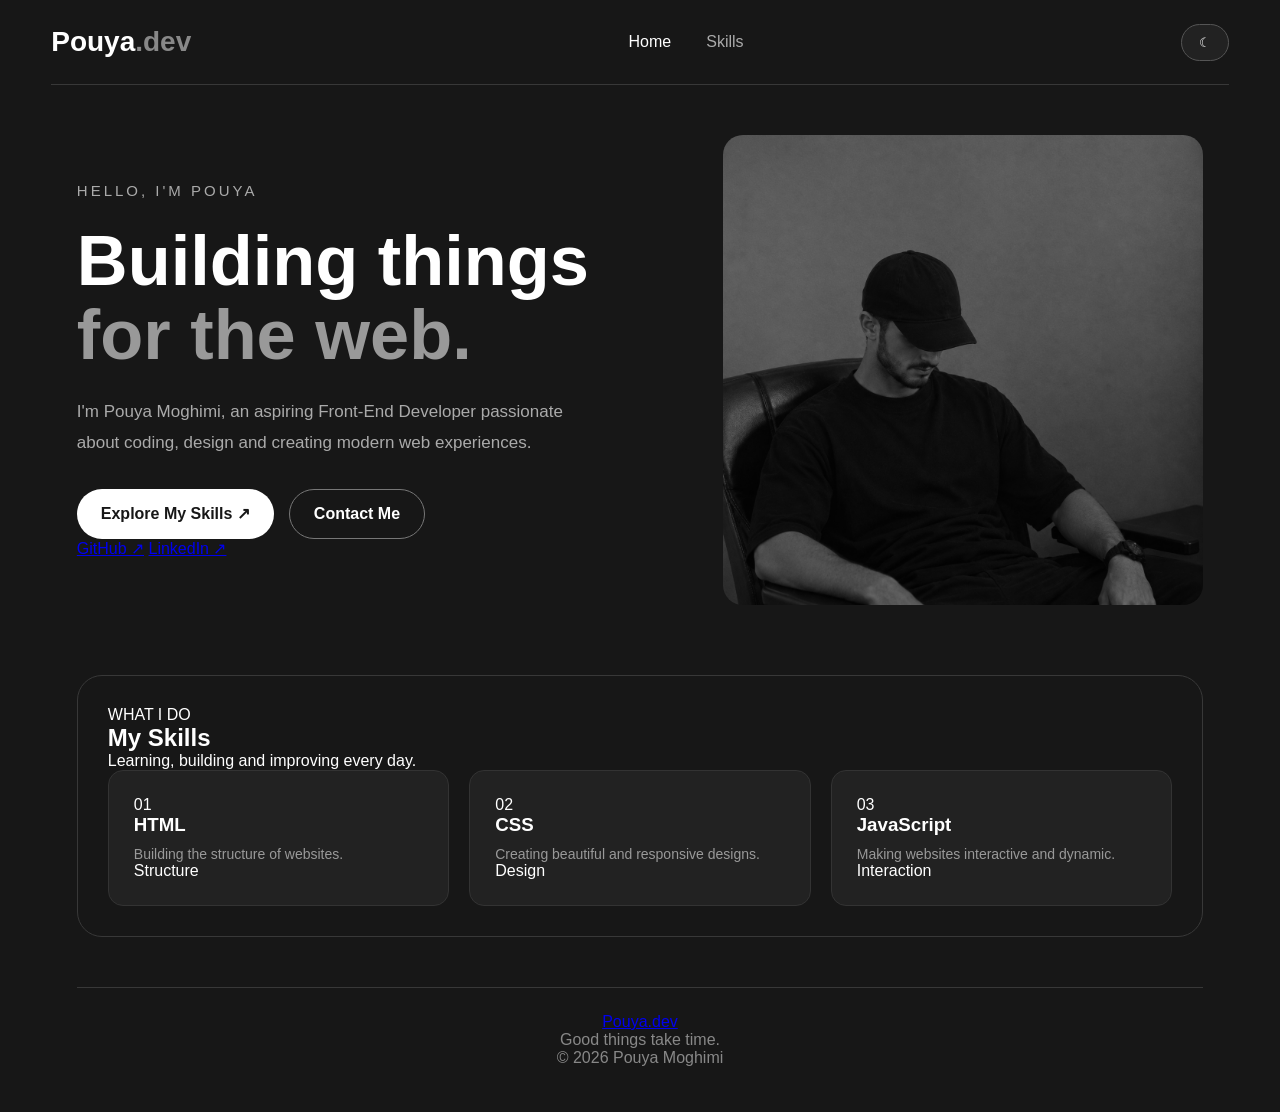
==== index.html @ 5954b89b "Update index.html" ====
<!DOCTYPE html>
<html lang="en">

<head>
    <meta charset="UTF-8">
    <meta name="viewport" content="width=device-width, initial-scale=1.0">

    <meta name="description"
        content="Pouya Moghimi - Aspiring Front-End Developer. Explore my skills and web development journey.">

    <meta name="author" content="Pouya Moghimi">

    <title>Pouya Moghimi | Front-End Developer</title>

    <link rel="stylesheet" href="css.css">
</head>

<body>

    <!-- Header -->
    <header class="header">

        <a href="#" class="logo">
            Pouya<span>.dev</span>
        </a>

        <nav class="navbar">
            <a href="#" class="active">Home</a>
            <a href="#skills">Skills</a>
        </nav>

        <button class="theme-btn" id="themeBtn" aria-label="Toggle theme">
            ☾
        </button>

    </header>


    <!-- Main -->
    <main>

        <!-- Hero Section -->
        <section class="hero">

            <div class="hero-content">

                <p class="subtitle">
                    HELLO, I'M POUYA
                </p>

                <h1>
                    Building things
                    <span>for the web.</span>
                </h1>

                <p class="description">
                    I'm Pouya Moghimi, an aspiring Front-End Developer
                    passionate about coding, design and creating
                    modern web experiences.
                </p>

                <div class="hero-buttons">

                    <a href="#skills" class="btn primary-btn">
                        Explore My Skills <span>↗</span>
                    </a>

                    <a href="mailto:your-email@example.com" class="btn secondary-btn">
                        Contact Me
                    </a>

                </div>

                <div class="social-links">
                    <a href="https://github.com/" target="_blank" rel="noopener noreferrer">GitHub ↗</a>
                    <a href="https://linkedin.com/" target="_blank" rel="noopener noreferrer">LinkedIn ↗</a>
                </div>

            </div>


            <!-- Profile Image -->
            <div class="hero-image">

                <img
                    src="ChatGPT%20Image%20Sep%2024,%202026,%2006_29_55%20PM.png"
                    alt="Pouya Moghimi"
                >

                <div class="image-label">
                    <span>POUYA MOGHIMI</span>
                    <span>FRONT-END DEVELOPER</span>
                </div>

            </div>

        </section>


        <!-- Skills Section -->
        <section class="skills" id="skills">

            <div class="section-heading">

                <div>
                    <p class="section-subtitle">WHAT I DO</p>
                    <h2>My Skills</h2>
                </div>

                <p class="section-description">
                    Learning, building and improving every day.
                </p>

            </div>


            <div class="skills-container">

                <div class="skill-card">
                    <span class="skill-number">01</span>
                    <h3>HTML</h3>
                    <p>Building the structure of websites.</p>
                    <span class="skill-tag">Structure</span>
                </div>

                <div class="skill-card">
                    <span class="skill-number">02</span>
                    <h3>CSS</h3>
                    <p>Creating beautiful and responsive designs.</p>
                    <span class="skill-tag">Design</span>
                </div>

                <div class="skill-card">
                    <span class="skill-number">03</span>
                    <h3>JavaScript</h3>
                    <p>Making websites interactive and dynamic.</p>
                    <span class="skill-tag">Interaction</span>
                </div>

            </div>

        </section>

    </main>


    <!-- Footer -->
    <footer class="footer">

        <a href="#" class="footer-logo">Pouya.dev</a>

        <p>Good things take time.</p>

        <span>© 2026 Pouya Moghimi</span>

    </footer>


    <!-- JavaScript -->
    <script>

        const themeBtn = document.getElementById("themeBtn");

        themeBtn.addEventListener("click", function () {

            document.body.classList.toggle("light-mode");

            if (document.body.classList.contains("light-mode")) {
                themeBtn.textContent = "☀";
            } else {
                themeBtn.textContent = "☾";
            }

        });

    </script>

</body>
</html>
---- css.css ----
/* General */

* {
    margin: 0;
    padding: 0;
    box-sizing: border-box;
}

html {
    scroll-behavior: smooth;
}

body {
    background: #171717;
    color: #ffffff;
    font-family: Arial, sans-serif;
}

/* Header */

.header {
    width: 92%;
    margin: auto;
    min-height: 85px;

    display: flex;
    align-items: center;
    justify-content: space-between;

    border-bottom: 1px solid #383838;
}

.logo {
    color: #ffffff;
    font-size: 28px;
    font-weight: bold;
    text-decoration: none;
}

.logo span {
    color: #888888;
}

.navbar {
    display: flex;
    gap: 35px;
}

.navbar a {
    color: #aaaaaa;
    text-decoration: none;
    transition: 0.3s;
}

.navbar a:hover,
.navbar a.active {
    color: #ffffff;
}

.theme-btn {
    background: #222222;
    color: white;
    border: 1px solid #555555;
    border-radius: 30px;
    padding: 10px 17px;
    cursor: pointer;
}

/* Hero */

.hero {
    width: 88%;
    min-height: 570px;
    margin: auto;

    display: flex;
    align-items: center;
    justify-content: space-between;
    gap: 40px;

    padding: 50px 0;
}

.hero-content {
    flex: 1;
    max-width: 570px;
}

.subtitle {
    color: #aaaaaa;
    font-size: 15px;
    letter-spacing: 3px;
    margin-bottom: 25px;
}

.hero h1 {
    font-size: clamp(42px, 5.5vw, 76px);
    line-height: 1.05;
    margin-bottom: 25px;
}

.hero h1 span {
    display: block;
    color: #999999;
}

.description {
    color: #aaaaaa;
    font-size: 17px;
    line-height: 1.8;
    max-width: 500px;
    margin-bottom: 30px;
}

/* Buttons */

.hero-buttons {
    display: flex;
    flex-wrap: wrap;
    gap: 15px;
}

.btn {
    display: inline-block;
    padding: 15px 24px;
    border-radius: 30px;
    text-decoration: none;
    font-weight: bold;
    transition: 0.3s;
}

.primary-btn {
    background: #ffffff;
    color: #171717;
}

.primary-btn:hover {
    background: #cccccc;
    transform: translateY(-3px);
}

.secondary-btn {
    border: 1px solid #777777;
    color: #ffffff;
}

.secondary-btn:hover {
    background: #ffffff;
    color: #171717;
}

/* Profile Image */

.hero-image {
    flex: 1;
    max-width: 480px;
    height: 470px;
    overflow: hidden;
    border-radius: 20px;
}

.hero-image img {
    width: 100%;
    height: 100%;
    object-fit: cover;
    filter: grayscale(100%);
    transition: 0.5s;
}

.hero-image img:hover {
    filter: grayscale(0%);
    transform: scale(1.04);
}

/* Skills */

.skills {
    width: 88%;
    margin: 20px auto 50px;
    padding: 30px;
    border: 1px solid #383838;
    border-radius: 25px;
}

.section-title {
    display: flex;
    align-items: center;
    justify-content: space-between;
    margin-bottom: 25px;
}

.section-title h2 {
    font-size: 28px;
}

.section-title p {
    color: #999999;
}

.skills-container {
    display: grid;
    grid-template-columns: repeat(3, 1fr);
    gap: 20px;
}

.skill-card {
    background: #222222;
    padding: 25px;
    border: 1px solid #333333;
    border-radius: 15px;
    transition: 0.3s;
}

.skill-card:hover {
    background: #2d2d2d;
    transform: translateY(-5px);
}

.skill-card h3 {
    margin-bottom: 10px;
}

.skill-card p {
    color: #999999;
    font-size: 14px;
}

/* Footer */

footer {
    width: 88%;
    margin: 40px auto 20px;
    padding: 25px 0;
    border-top: 1px solid #383838;
    text-align: center;
    color: #888888;
}

/* Mobile */

@media (max-width: 768px) {

    .header {
        width: 90%;
        min-height: 75px;
    }

    .logo {
        font-size: 22px;
    }

    .navbar {
        gap: 15px;
    }

    .hero {
        width: 90%;
        flex-direction: column-reverse;
        padding: 35px 0;
        gap: 30px;
    }

    .hero-image {
        width: 100%;
        max-width: 400px;
        height: 380px;
    }

    .hero-content {
        width: 100%;
    }

    .hero h1 {
        font-size: 45px;
    }

    .skills {
        width: 90%;
        padding: 20px;
    }

    .skills-container {
        grid-template-columns: 1fr;
    }

    .section-title {
        align-items: flex-start;
        flex-direction: column;
        gap: 10px;
    }
}

@media (max-width: 400px) {
    .navbar {
        gap: 10px;
    }

    .navbar a {
        font-size: 13px;
    }

    .theme-btn {
        padding: 8px 11px;
    }
}
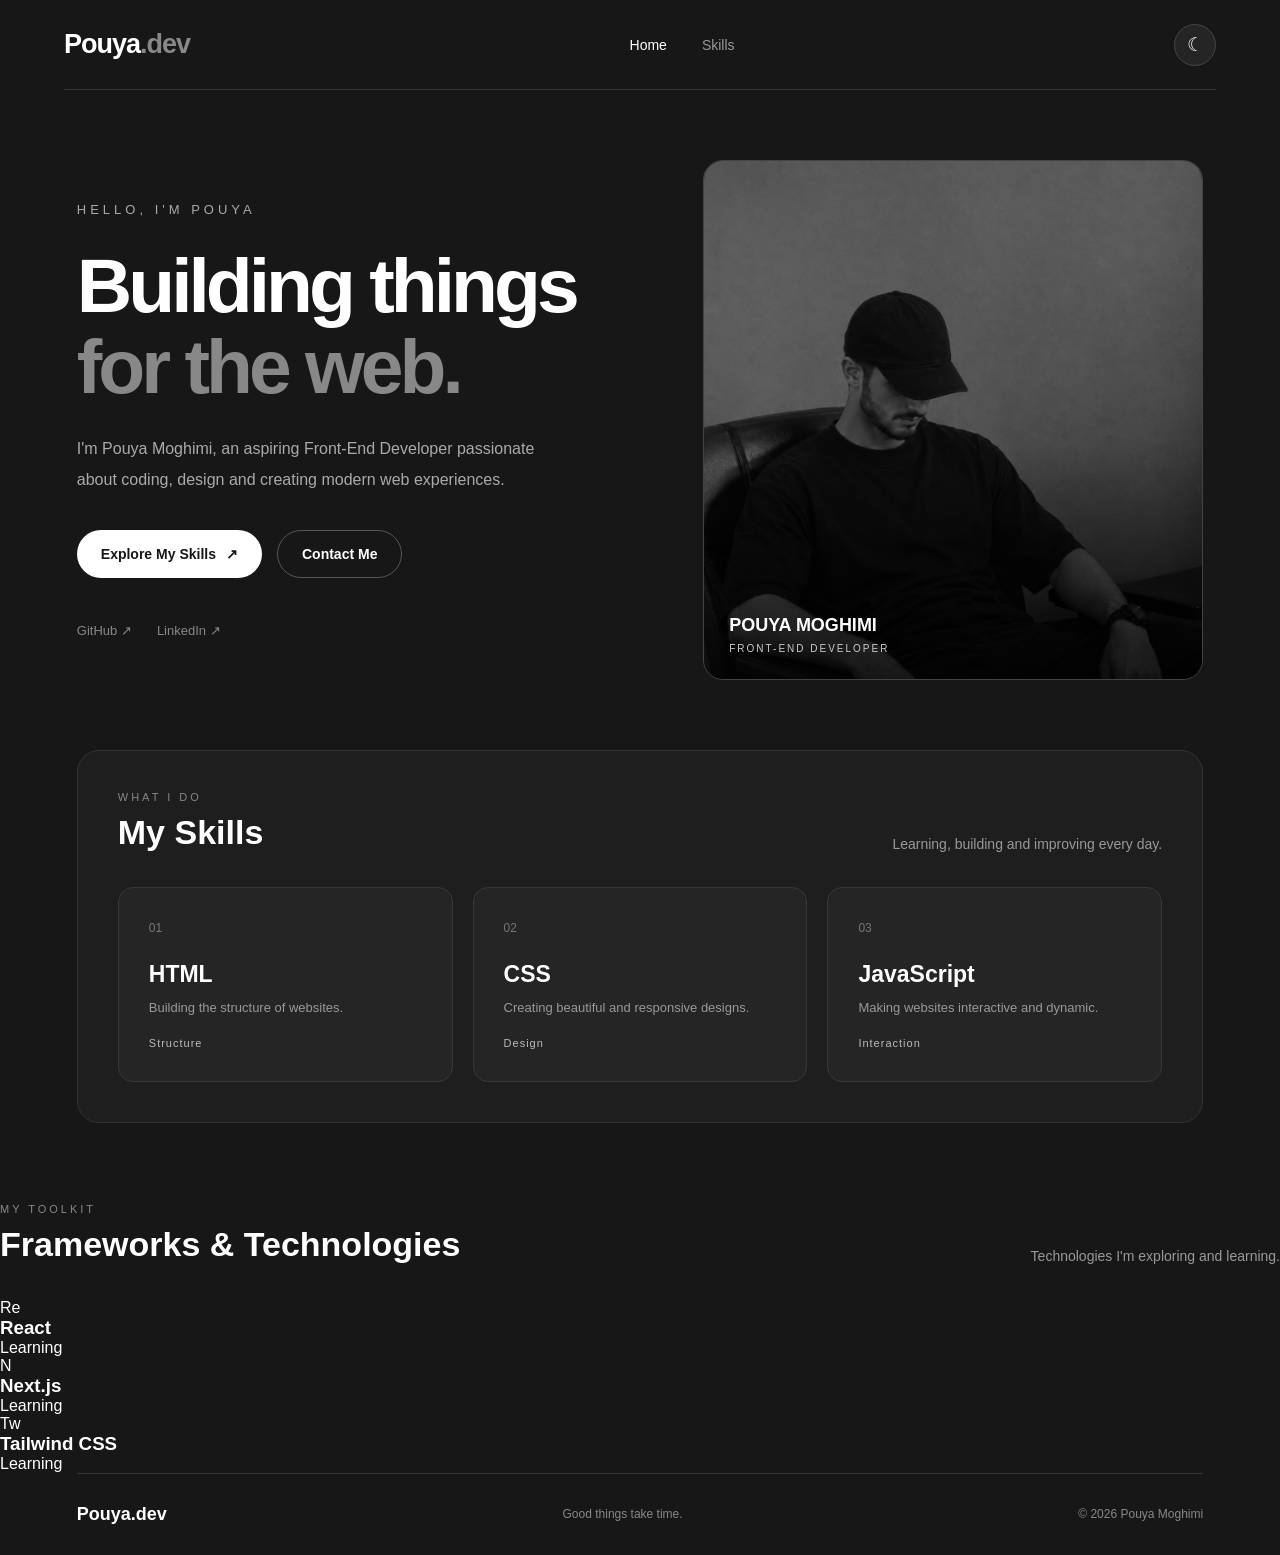
==== commit 18398a6c: "Update index.html" ====
--- a/index.html
+++ b/index.html
@@ -143,6 +143,46 @@
         </section>
 
     </main>
+    
+<!-- Frameworks Section -->
+
+<section class="frameworks" id="frameworks">
+
+    <div class="section-heading">
+        <div>
+            <p class="section-subtitle">MY TOOLKIT</p>
+            <h2>Frameworks & Technologies</h2>
+        </div>
+
+        <p class="section-description">
+            Technologies I'm exploring and learning.
+        </p>
+    </div>
+
+    <div class="frameworks-container">
+
+        <div class="framework-card">
+            <span class="framework-icon">Re</span>
+            <h3>React</h3>
+            <p>Learning</p>
+        </div>
+
+        <div class="framework-card">
+            <span class="framework-icon">N</span>
+            <h3>Next.js</h3>
+            <p>Learning</p>
+        </div>
+
+        <div class="framework-card">
+            <span class="framework-icon">Tw</span>
+            <h3>Tailwind CSS</h3>
+            <p>Learning</p>
+        </div>
+
+    </div>
+
+</section>
+
 
 
     <!-- Footer -->
--- a/css.css
+++ b/css.css
@@ -1,5 +1,7 @@
 
-/* General */
+/* =========================
+   GENERAL SETTINGS
+========================= */
 
 * {
     margin: 0;
@@ -15,27 +17,36 @@
     background: #171717;
     color: #ffffff;
     font-family: Arial, sans-serif;
-}
-
-/* Header */
+    transition: 0.3s;
+}
+
+a {
+    text-decoration: none;
+    color: inherit;
+}
+
+
+/* =========================
+   HEADER
+========================= */
 
 .header {
-    width: 92%;
+    width: 90%;
+    max-width: 1400px;
+    min-height: 90px;
     margin: auto;
-    min-height: 85px;
 
     display: flex;
     align-items: center;
     justify-content: space-between;
 
-    border-bottom: 1px solid #383838;
+    border-bottom: 1px solid #333333;
 }
 
 .logo {
-    color: #ffffff;
-    font-size: 28px;
+    font-size: 27px;
     font-weight: bold;
-    text-decoration: none;
+    letter-spacing: -1px;
 }
 
 .logo span {
@@ -48,8 +59,8 @@
 }
 
 .navbar a {
-    color: #aaaaaa;
-    text-decoration: none;
+    color: #999999;
+    font-size: 14px;
     transition: 0.3s;
 }
 
@@ -59,61 +70,79 @@
 }
 
 .theme-btn {
-    background: #222222;
-    color: white;
-    border: 1px solid #555555;
-    border-radius: 30px;
-    padding: 10px 17px;
+    background: #252525;
+    color: #ffffff;
+    border: 1px solid #444444;
+    border-radius: 50%;
+    width: 42px;
+    height: 42px;
+    font-size: 19px;
     cursor: pointer;
-}
-
-/* Hero */
+    transition: 0.3s;
+}
+
+.theme-btn:hover {
+    background: #ffffff;
+    color: #171717;
+}
+
+
+/* =========================
+   HERO SECTION
+========================= */
 
 .hero {
     width: 88%;
-    min-height: 570px;
+    max-width: 1300px;
+    min-height: 650px;
     margin: auto;
 
     display: flex;
     align-items: center;
     justify-content: space-between;
-    gap: 40px;
-
-    padding: 50px 0;
+    gap: 60px;
+
+    padding: 70px 0;
 }
 
 .hero-content {
     flex: 1;
-    max-width: 570px;
+    max-width: 600px;
+
+    animation: slideUp 0.8s ease;
 }
 
 .subtitle {
     color: #aaaaaa;
-    font-size: 15px;
-    letter-spacing: 3px;
-    margin-bottom: 25px;
+    font-size: 13px;
+    letter-spacing: 4px;
+    margin-bottom: 28px;
 }
 
 .hero h1 {
-    font-size: clamp(42px, 5.5vw, 76px);
+    font-size: clamp(48px, 6vw, 82px);
     line-height: 1.05;
-    margin-bottom: 25px;
+    letter-spacing: -4px;
+    margin-bottom: 28px;
 }
 
 .hero h1 span {
     display: block;
-    color: #999999;
+    color: #888888;
 }
 
 .description {
+    max-width: 500px;
     color: #aaaaaa;
-    font-size: 17px;
-    line-height: 1.8;
-    max-width: 500px;
-    margin-bottom: 30px;
-}
-
-/* Buttons */
+    font-size: 16px;
+    line-height: 1.9;
+    margin-bottom: 35px;
+}
+
+
+/* =========================
+   BUTTONS
+========================= */
 
 .hero-buttons {
     display: flex;
@@ -122,11 +151,16 @@
 }
 
 .btn {
-    display: inline-block;
+    display: inline-flex;
+    align-items: center;
+    gap: 10px;
+
     padding: 15px 24px;
     border-radius: 30px;
-    text-decoration: none;
+
+    font-size: 14px;
     font-weight: bold;
+
     transition: 0.3s;
 }
 
@@ -137,11 +171,11 @@
 
 .primary-btn:hover {
     background: #cccccc;
-    transform: translateY(-3px);
+    transform: translateY(-4px);
 }
 
 .secondary-btn {
-    border: 1px solid #777777;
+    border: 1px solid #555555;
     color: #ffffff;
 }
 
@@ -150,52 +184,136 @@
     color: #171717;
 }
 
-/* Profile Image */
+
+/* =========================
+   SOCIAL LINKS
+========================= */
+
+.social-links {
+    display: flex;
+    gap: 25px;
+    margin-top: 45px;
+}
+
+.social-links a {
+    color: #888888;
+    font-size: 13px;
+    transition: 0.3s;
+}
+
+.social-links a:hover {
+    color: #ffffff;
+}
+
+
+/* =========================
+   PROFILE IMAGE
+========================= */
 
 .hero-image {
     flex: 1;
-    max-width: 480px;
-    height: 470px;
+    max-width: 500px;
+    height: 520px;
+
+    position: relative;
     overflow: hidden;
+
     border-radius: 20px;
+    border: 1px solid #444444;
+
+    animation: fadeIn 1s ease;
+}
+
+.hero-image::after {
+    content: "";
+    position: absolute;
+    inset: 0;
+
+    background: linear-gradient(
+        to top,
+        rgba(0, 0, 0, 0.75),
+        transparent 45%
+    );
 }
 
 .hero-image img {
     width: 100%;
     height: 100%;
     object-fit: cover;
+    object-position: center;
+
     filter: grayscale(100%);
-    transition: 0.5s;
-}
-
-.hero-image img:hover {
+    transition: 0.6s;
+}
+
+.hero-image:hover img {
     filter: grayscale(0%);
-    transform: scale(1.04);
-}
-
-/* Skills */
+    transform: scale(1.05);
+}
+
+.image-label {
+    position: absolute;
+    z-index: 2;
+    bottom: 25px;
+    left: 25px;
+
+    display: flex;
+    flex-direction: column;
+    gap: 7px;
+}
+
+.image-label span:first-child {
+    color: #ffffff;
+    font-size: 18px;
+    font-weight: bold;
+}
+
+.image-label span:last-child {
+    color: #cccccc;
+    font-size: 10px;
+    letter-spacing: 2px;
+}
+
+
+/* =========================
+   SKILLS SECTION
+========================= */
 
 .skills {
     width: 88%;
-    margin: 20px auto 50px;
-    padding: 30px;
-    border: 1px solid #383838;
-    border-radius: 25px;
-}
-
-.section-title {
-    display: flex;
-    align-items: center;
+    max-width: 1300px;
+    margin: 0 auto 80px;
+
+    padding: 40px;
+
+    background: #1e1e1e;
+    border: 1px solid #333333;
+    border-radius: 22px;
+}
+
+.section-heading {
+    display: flex;
+    align-items: end;
     justify-content: space-between;
-    margin-bottom: 25px;
-}
-
-.section-title h2 {
-    font-size: 28px;
-}
-
-.section-title p {
+    gap: 20px;
+
+    margin-bottom: 35px;
+}
+
+.section-subtitle {
+    color: #888888;
+    font-size: 11px;
+    letter-spacing: 3px;
+    margin-bottom: 10px;
+}
+
+.section-heading h2 {
+    font-size: 34px;
+}
+
+.section-description {
     color: #999999;
+    font-size: 14px;
 }
 
 .skills-container {
@@ -205,102 +323,297 @@
 }
 
 .skill-card {
-    background: #222222;
-    padding: 25px;
-    border: 1px solid #333333;
+    position: relative;
+
+    padding: 30px;
+    min-height: 190px;
+
+    background: #252525;
+    border: 1px solid #383838;
     border-radius: 15px;
+
     transition: 0.3s;
 }
 
 .skill-card:hover {
-    background: #2d2d2d;
-    transform: translateY(-5px);
+    background: #303030;
+    transform: translateY(-6px);
+    border-color: #777777;
+}
+
+.skill-number {
+    color: #777777;
+    font-size: 12px;
 }
 
 .skill-card h3 {
+    margin-top: 25px;
     margin-bottom: 10px;
+    font-size: 23px;
 }
 
 .skill-card p {
     color: #999999;
-    font-size: 14px;
-}
-
-/* Footer */
-
-footer {
+    font-size: 13px;
+    line-height: 1.6;
+}
+
+.skill-tag {
+    display: inline-block;
+    margin-top: 18px;
+
+    color: #bbbbbb;
+    font-size: 11px;
+    letter-spacing: 1px;
+}
+
+
+/* =========================
+   FOOTER
+========================= */
+
+.footer {
     width: 88%;
-    margin: 40px auto 20px;
-    padding: 25px 0;
-    border-top: 1px solid #383838;
-    text-align: center;
+    max-width: 1300px;
+    margin: auto;
+
+    padding: 30px 0;
+
+    display: flex;
+    justify-content: space-between;
+    align-items: center;
+    flex-wrap: wrap;
+    gap: 15px;
+
+    border-top: 1px solid #333333;
+}
+
+.footer-logo {
+    font-weight: bold;
+    font-size: 18px;
+}
+
+.footer p,
+.footer span {
     color: #888888;
-}
-
-/* Mobile */
+    font-size: 12px;
+}
+
+
+/* =========================
+   LIGHT MODE
+========================= */
+
+body.light-mode {
+    background: #f2f2f2;
+    color: #171717;
+}
+
+.light-mode .header,
+.light-mode .footer {
+    border-color: #cccccc;
+}
+
+.light-mode .navbar a,
+.light-mode .description,
+.light-mode .social-links a {
+    color: #666666;
+}
+
+.light-mode .navbar a:hover,
+.light-mode .navbar a.active,
+.light-mode .social-links a:hover {
+    color: #171717;
+}
+
+.light-mode .hero h1 span {
+    color: #777777;
+}
+
+.light-mode .skills {
+    background: #e8e8e8;
+    border-color: #cccccc;
+}
+
+.light-mode .skill-card {
+    background: #ffffff;
+    border-color: #dddddd;
+}
+
+.light-mode .skill-card:hover {
+    background: #eeeeee;
+}
+
+.light-mode .skill-card p,
+.light-mode .section-description,
+.light-mode .footer p,
+.light-mode .footer span {
+    color: #666666;
+}
+
+.light-mode .theme-btn {
+    background: #ffffff;
+    color: #171717;
+    border-color: #cccccc;
+}
+
+.light-mode .secondary-btn {
+    color: #171717;
+    border-color: #999999;
+}
+
+.light-mode .secondary-btn:hover {
+    background: #171717;
+    color: #ffffff;
+}
+
+
+/* =========================
+   ANIMATIONS
+========================= */
+
+@keyframes slideUp {
+    from {
+        opacity: 0;
+        transform: translateY(30px);
+    }
+
+    to {
+        opacity: 1;
+        transform: translateY(0);
+    }
+}
+
+@keyframes fadeIn {
+    from {
+        opacity: 0;
+    }
+
+    to {
+        opacity: 1;
+    }
+}
+
+
+/* =========================
+   RESPONSIVE DESIGN
+========================= */
+
+@media (max-width: 900px) {
+
+    .hero {
+        gap: 30px;
+    }
+
+    .hero-image {
+        height: 430px;
+    }
+
+    .hero h1 {
+        font-size: 55px;
+    }
+
+}
 
 @media (max-width: 768px) {
 
     .header {
-        width: 90%;
         min-height: 75px;
     }
 
+    .navbar {
+        gap: 17px;
+    }
+
+    .hero {
+        flex-direction: column-reverse;
+        padding: 45px 0;
+    }
+
+    .hero-content {
+        width: 100%;
+        max-width: none;
+    }
+
+    .hero-image {
+        width: 100%;
+        max-width: 500px;
+        height: 450px;
+    }
+
+    .hero h1 {
+        font-size: 52px;
+    }
+
+    .skills {
+        padding: 25px;
+    }
+
+    .skills-container {
+        grid-template-columns: 1fr;
+    }
+
+    .section-heading {
+        align-items: flex-start;
+        flex-direction: column;
+    }
+
+}
+
+@media (max-width: 480px) {
+
+    .header {
+        width: 92%;
+    }
+
     .logo {
-        font-size: 22px;
+        font-size: 21px;
     }
 
     .navbar {
-        gap: 15px;
+        gap: 12px;
+    }
+
+    .navbar a {
+        font-size: 12px;
+    }
+
+    .theme-btn {
+        width: 35px;
+        height: 35px;
     }
 
     .hero {
         width: 90%;
-        flex-direction: column-reverse;
-        padding: 35px 0;
-        gap: 30px;
     }
 
     .hero-image {
-        width: 100%;
-        max-width: 400px;
-        height: 380px;
-    }
-
-    .hero-content {
-        width: 100%;
+        height: 360px;
     }
 
     .hero h1 {
-        font-size: 45px;
+        font-size: 43px;
+        letter-spacing: -2px;
+    }
+
+    .description {
+        font-size: 14px;
+    }
+
+    .btn {
+        padding: 13px 17px;
+        font-size: 12px;
     }
 
     .skills {
         width: 90%;
-        padding: 20px;
-    }
-
-    .skills-container {
-        grid-template-columns: 1fr;
-    }
-
-    .section-title {
-        align-items: flex-start;
+    }
+
+    .footer {
+        width: 90%;
+        justify-content: center;
+        text-align: center;
         flex-direction: column;
-        gap: 10px;
-    }
-}
-
-@media (max-width: 400px) {
-    .navbar {
-        gap: 10px;
-    }
-
-    .navbar a {
-        font-size: 13px;
-    }
-
-    .theme-btn {
-        padding: 8px 11px;
-    }
-}
+    }
+
+}
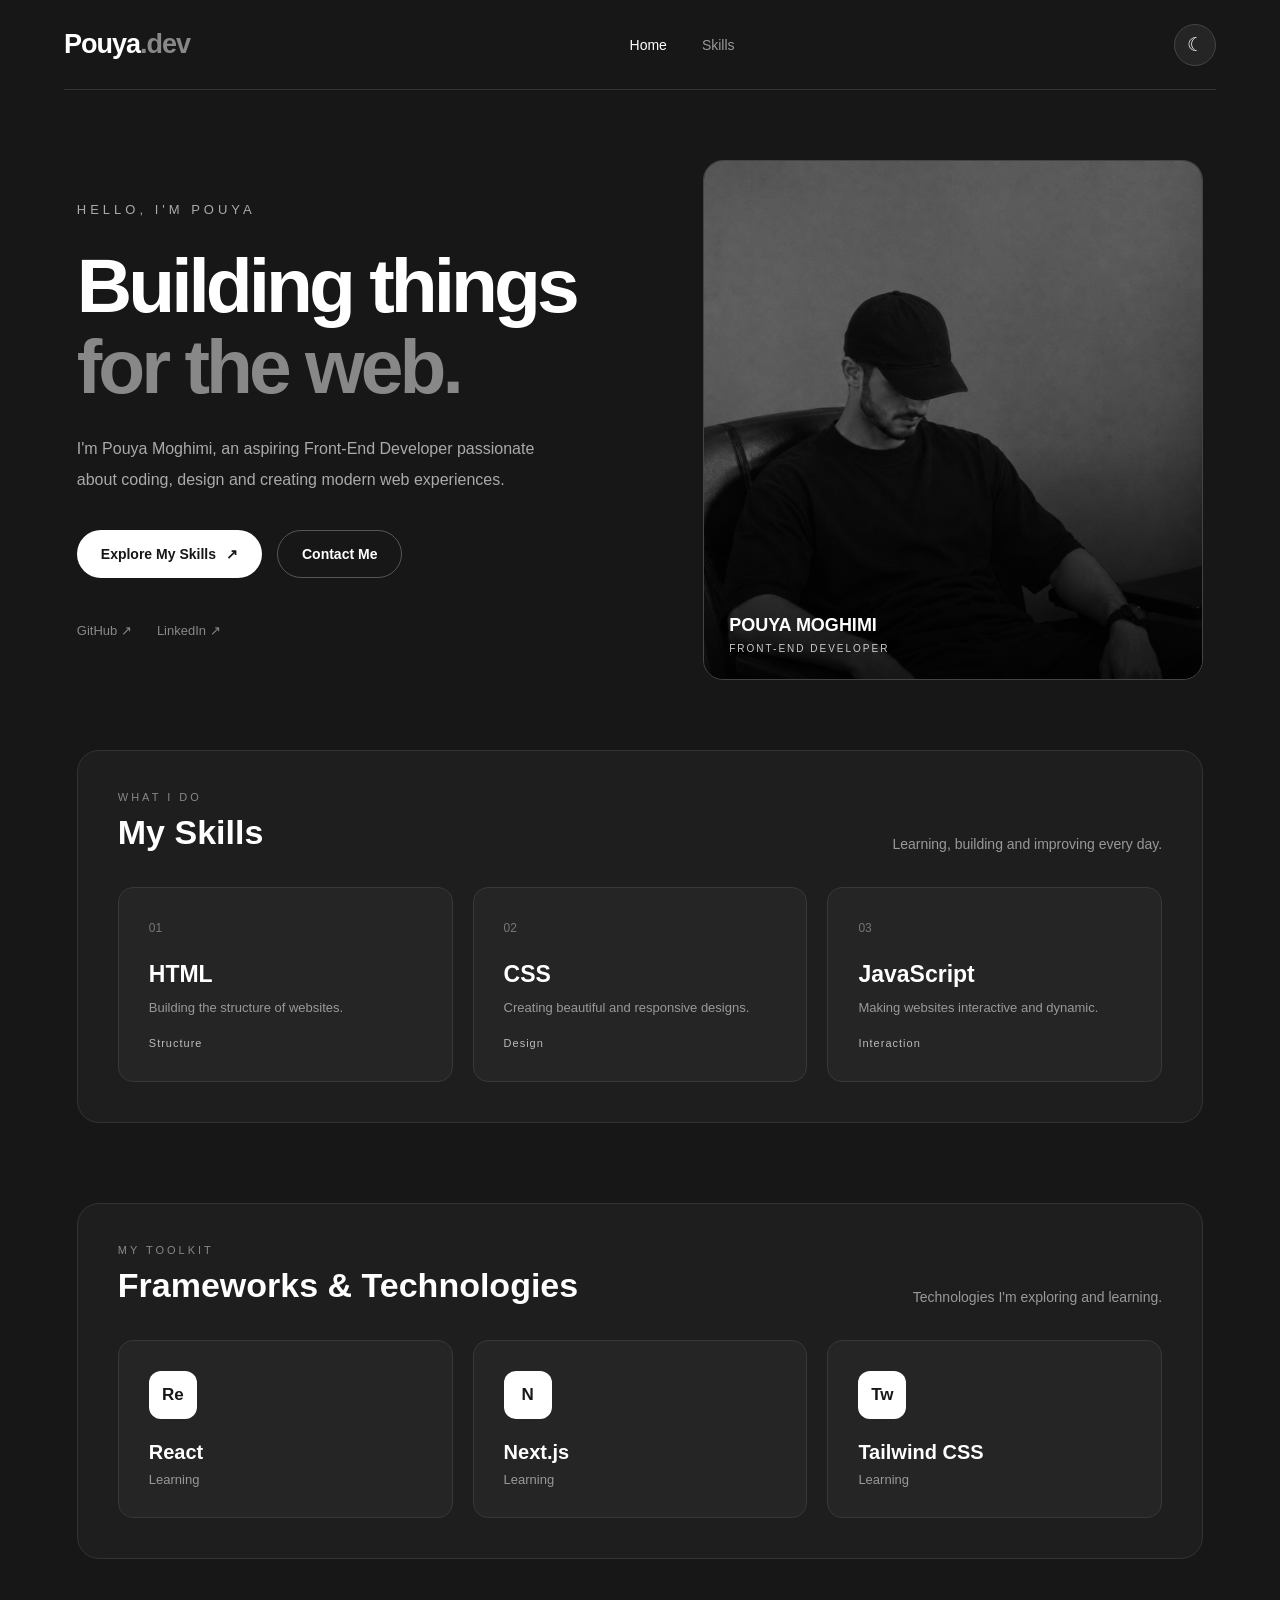
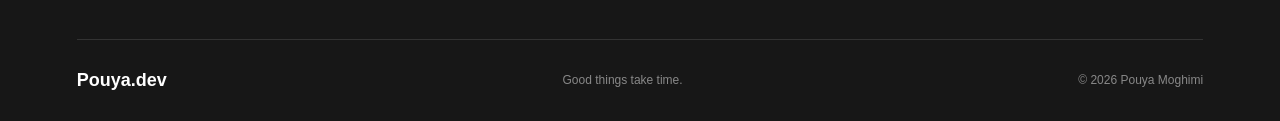
==== commit 31e8339f: "Update index.html" ====
--- a/index.html
+++ b/index.html
@@ -195,26 +195,5 @@
         <span>© 2026 Pouya Moghimi</span>
 
     </footer>
-
-
-    <!-- JavaScript -->
-    <script>
-
-        const themeBtn = document.getElementById("themeBtn");
-
-        themeBtn.addEventListener("click", function () {
-
-            document.body.classList.toggle("light-mode");
-
-            if (document.body.classList.contains("light-mode")) {
-                themeBtn.textContent = "☀";
-            } else {
-                themeBtn.textContent = "☾";
-            }
-
-        });
-
-    </script>
-
 </body>
 </html>
--- a/css.css
+++ b/css.css
@@ -131,6 +131,100 @@
     color: #888888;
 }
 
+
+/* FRAMEWORKS SECTION */
+
+.frameworks {
+    width: 88%;
+    max-width: 1300px;
+    margin: 0 auto 80px;
+    padding: 40px;
+
+    background: #1e1e1e;
+    border: 1px solid #333333;
+    border-radius: 22px;
+}
+
+.frameworks-container {
+    display: grid;
+    grid-template-columns: repeat(3, 1fr);
+    gap: 20px;
+}
+
+.framework-card {
+    padding: 30px;
+    background: #252525;
+    border: 1px solid #383838;
+    border-radius: 15px;
+    transition: 0.3s;
+}
+
+.framework-card:hover {
+    background: #303030;
+    transform: translateY(-6px);
+    border-color: #777777;
+}
+
+.framework-icon {
+    width: 48px;
+    height: 48px;
+    display: flex;
+    align-items: center;
+    justify-content: center;
+
+    background: #ffffff;
+    color: #171717;
+
+    border-radius: 12px;
+    font-weight: bold;
+    font-size: 17px;
+}
+
+.framework-card h3 {
+    margin-top: 22px;
+    margin-bottom: 8px;
+    font-size: 20px;
+}
+
+.framework-card p {
+    color: #999999;
+    font-size: 13px;
+}
+
+/* Frameworks Light Mode */
+
+.light-mode .frameworks {
+    background: #e8e8e8;
+    border-color: #cccccc;
+}
+
+.light-mode .framework-card {
+    background: #ffffff;
+    border-color: #dddddd;
+}
+
+.light-mode .framework-card:hover {
+    background: #eeeeee;
+}
+
+.light-mode .framework-card p {
+    color: #666666;
+}
+
+/* Mobile */
+
+@media (max-width: 768px) {
+    .frameworks {
+        width: 90%;
+        padding: 25px;
+    }
+
+    .frameworks-container {
+        grid-template-columns: 1fr;
+    }
+}
+
+
 .description {
     max-width: 500px;
     color: #aaaaaa;
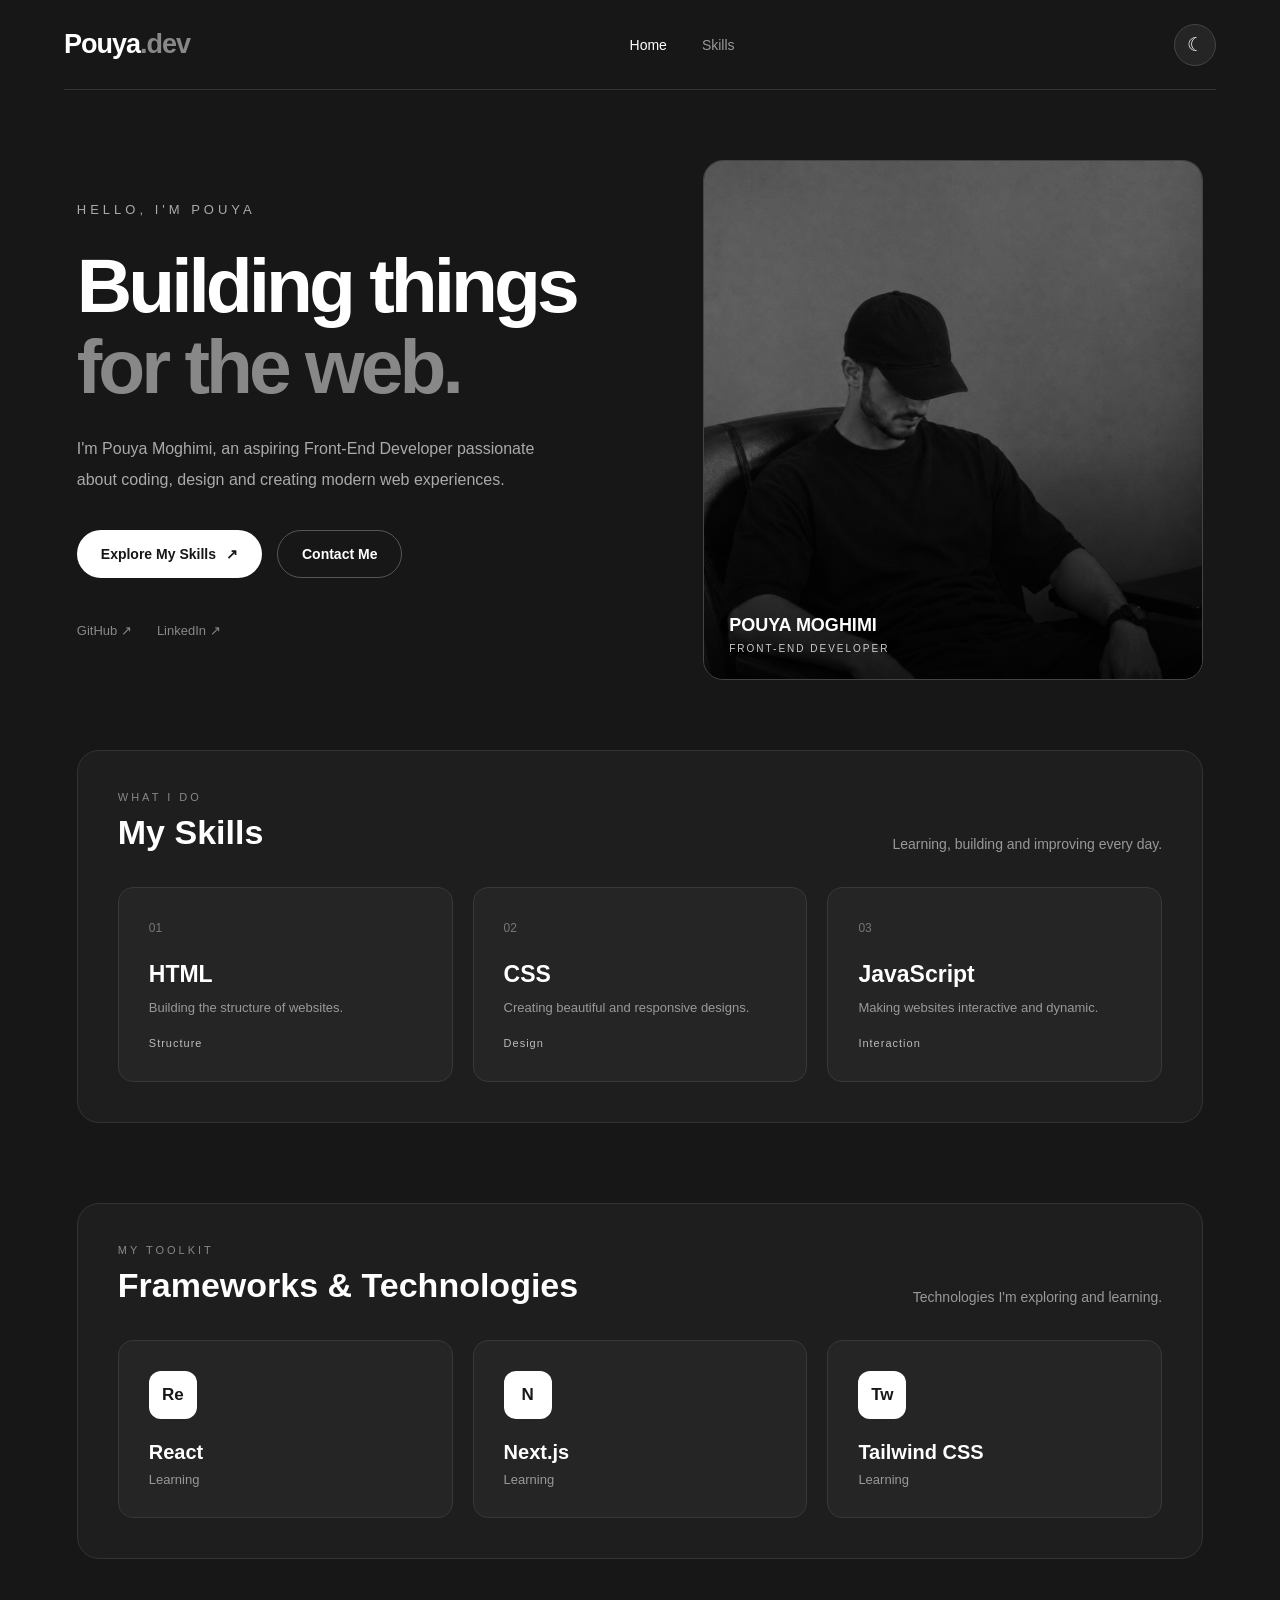
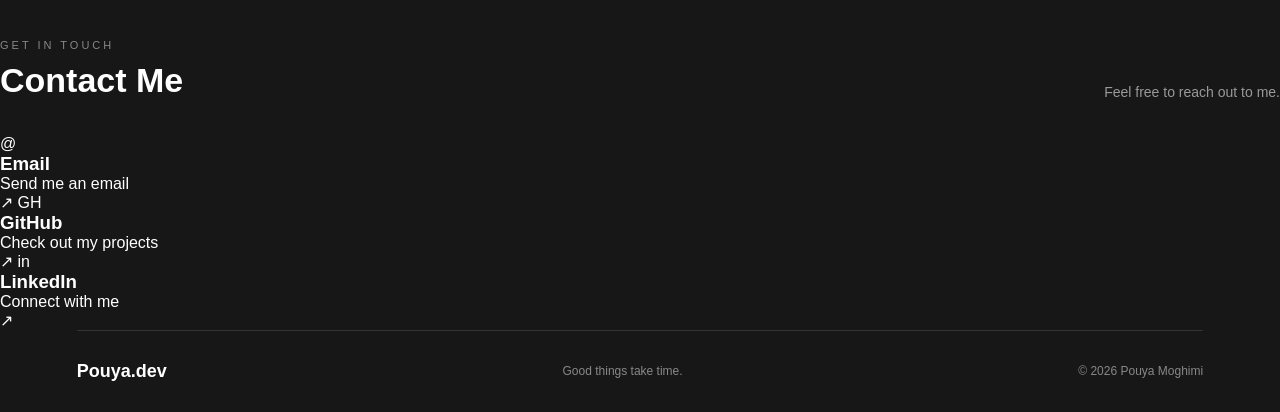
==== commit b5d6d9b8: "Update index.html" ====
--- a/index.html
+++ b/index.html
@@ -183,6 +183,53 @@
 
 </section>
 
+    <!-- Contact Section -->
+<section class="contact" id="contact">
+
+    <div class="section-heading">
+        <div>
+            <p class="section-subtitle">GET IN TOUCH</p>
+            <h2>Contact Me</h2>
+        </div>
+        <p class="section-description">
+            Feel free to reach out to me.
+        </p>
+    </div>
+
+    <div class="contact-container">
+
+        <a href="mailto:YOUR_EMAIL@gmail.com" class="contact-card">
+            <span class="contact-icon">@</span>
+            <div>
+                <h3>Email</h3>
+                <p>Send me an email</p>
+            </div>
+            <span class="contact-arrow">↗</span>
+        </a>
+
+        <a href="https://github.com/YOUR_USERNAME"
+           target="_blank" class="contact-card">
+            <span class="contact-icon">GH</span>
+            <div>
+                <h3>GitHub</h3>
+                <p>Check out my projects</p>
+            </div>
+            <span class="contact-arrow">↗</span>
+        </a>
+
+        <a href="https://linkedin.com/in/YOUR_USERNAME"
+           target="_blank" class="contact-card">
+            <span class="contact-icon">in</span>
+            <div>
+                <h3>LinkedIn</h3>
+                <p>Connect with me</p>
+            </div>
+            <span class="contact-arrow">↗</span>
+        </a>
+
+    </div>
+</section>
+
 
 
     <!-- Footer -->
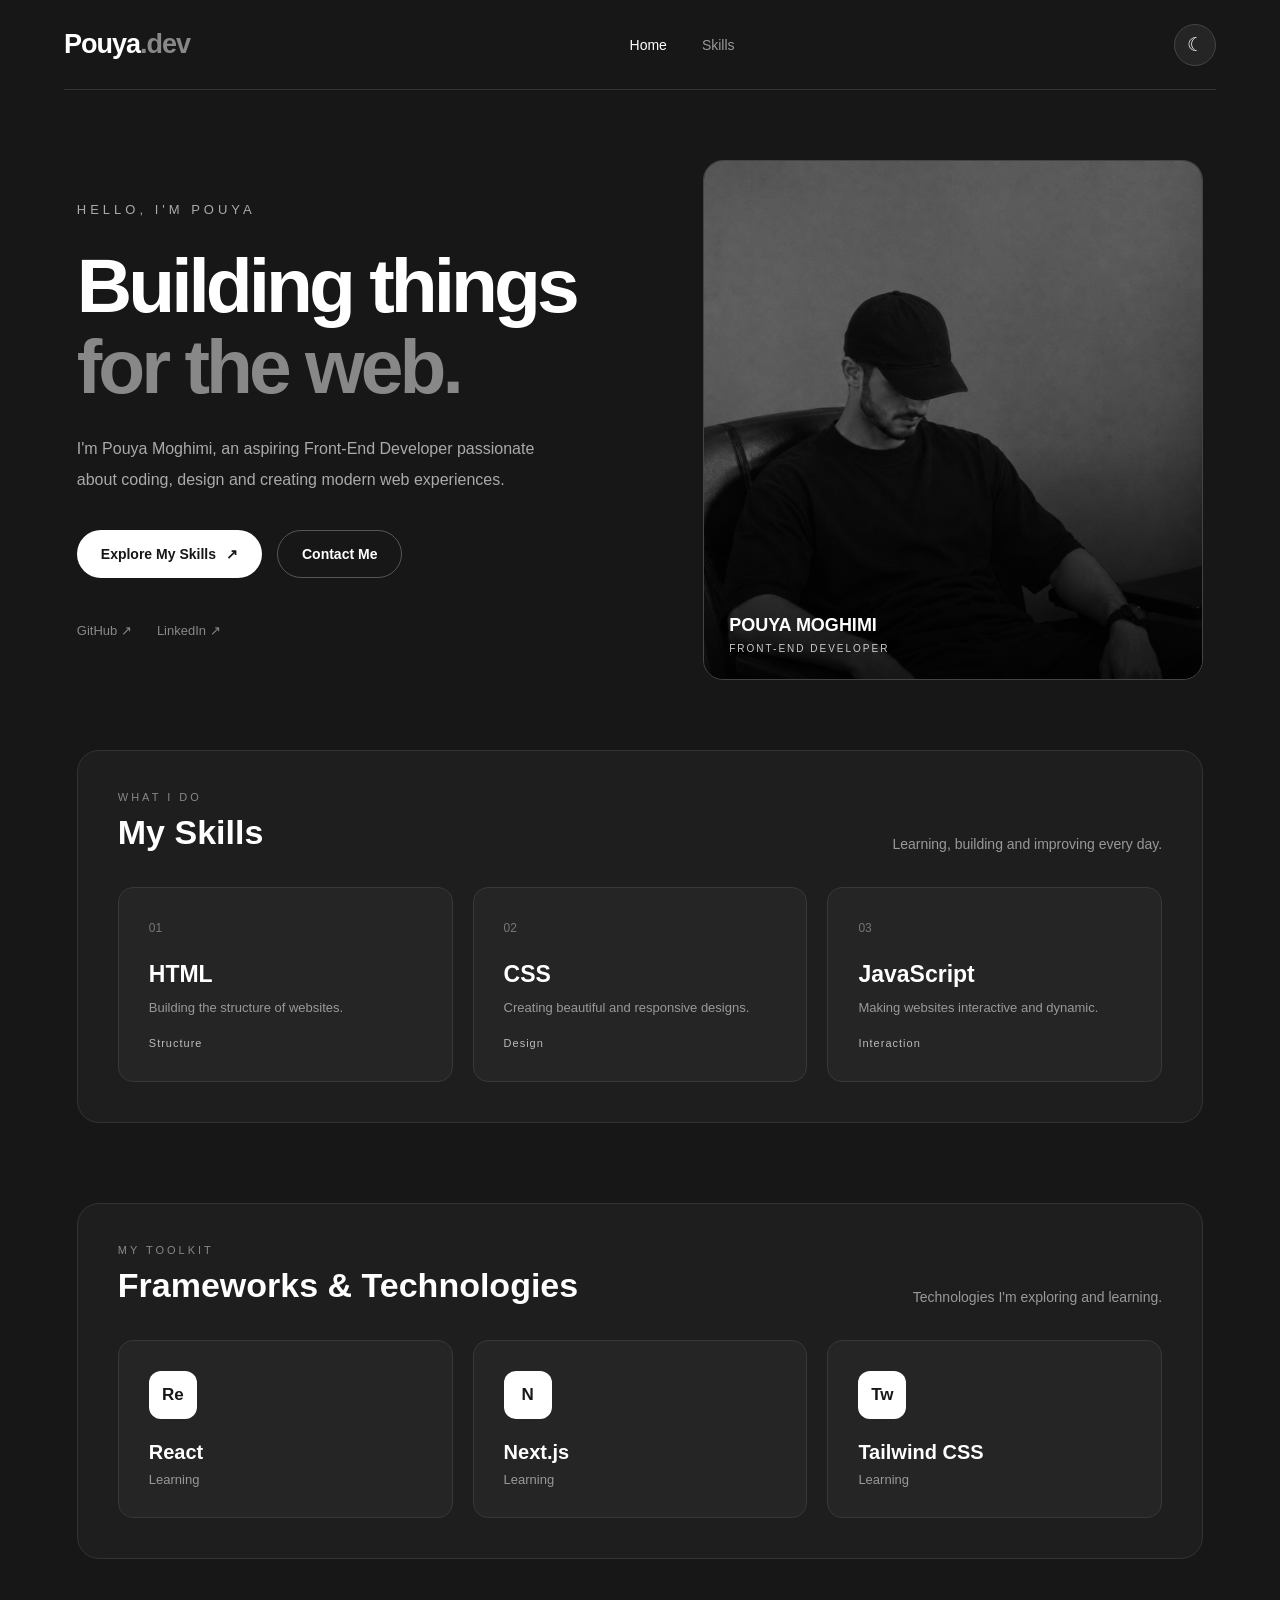
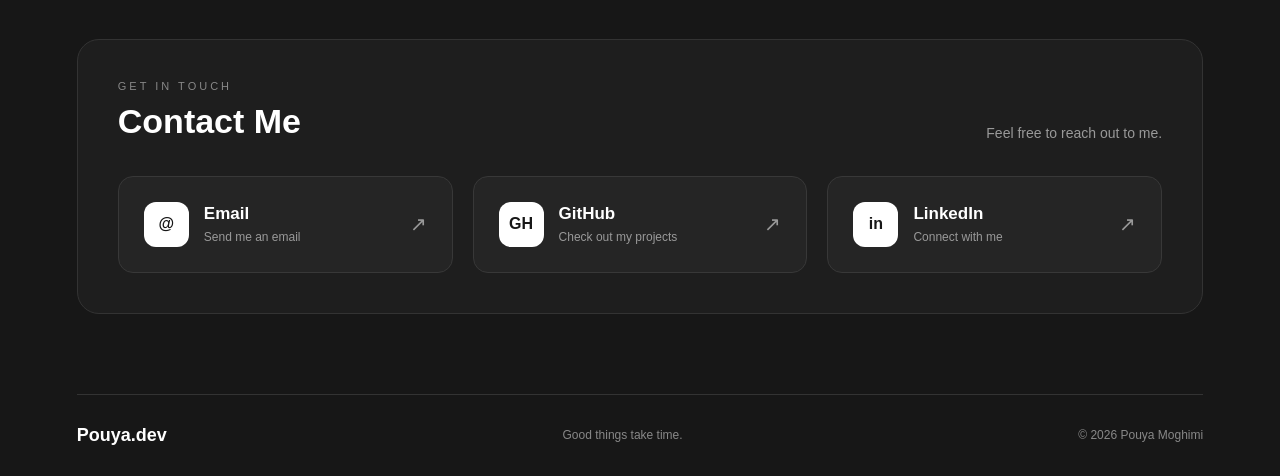
==== commit 6d594794: "Update index.html" ====
--- a/index.html
+++ b/index.html
@@ -207,7 +207,7 @@
             <span class="contact-arrow">↗</span>
         </a>
 
-        <a href="https://github.com/YOUR_USERNAME"
+        <a href="https://github.com/Pouya Moghimi"
            target="_blank" class="contact-card">
             <span class="contact-icon">GH</span>
             <div>
--- a/css.css
+++ b/css.css
@@ -86,6 +86,105 @@
     color: #171717;
 }
 
+/* CONTACT SECTION */
+
+.contact {
+    width: 88%;
+    max-width: 1300px;
+    margin: 0 auto 80px;
+    padding: 40px;
+    background: #1e1e1e;
+    border: 1px solid #333333;
+    border-radius: 22px;
+}
+
+.contact-container {
+    display: grid;
+    grid-template-columns: repeat(3, 1fr);
+    gap: 20px;
+}
+
+.contact-card {
+    display: flex;
+    align-items: center;
+    gap: 15px;
+    padding: 25px;
+    background: #252525;
+    border: 1px solid #383838;
+    border-radius: 15px;
+    text-decoration: none;
+    color: white;
+    transition: 0.3s;
+}
+
+.contact-card:hover {
+    background: #303030;
+    transform: translateY(-5px);
+    border-color: #777;
+}
+
+.contact-icon {
+    width: 45px;
+    height: 45px;
+    display: flex;
+    align-items: center;
+    justify-content: center;
+    background: white;
+    color: #171717;
+    border-radius: 12px;
+    font-weight: bold;
+}
+
+.contact-card h3 {
+    font-size: 17px;
+    margin-bottom: 6px;
+}
+
+.contact-card p {
+    color: #999;
+    font-size: 12px;
+}
+
+.contact-arrow {
+    margin-left: auto;
+    color: #999;
+    font-size: 20px;
+}
+
+/* Light Mode */
+
+.light-mode .contact {
+    background: #e8e8e8;
+    border-color: #ccc;
+}
+
+.light-mode .contact-card {
+    background: white;
+    color: #171717;
+    border-color: #ddd;
+}
+
+.light-mode .contact-card:hover {
+    background: #eee;
+}
+
+.light-mode .contact-card p {
+    color: #666;
+}
+
+/* Mobile */
+
+@media (max-width: 768px) {
+    .contact {
+        width: 90%;
+        padding: 25px;
+    }
+
+    .contact-container {
+        grid-template-columns: 1fr;
+    }
+}
+
 
 /* =========================
    HERO SECTION
@@ -340,6 +439,105 @@
     transition: 0.6s;
 }
 
+/* CONTACT SECTION */
+
+.contact {
+    width: 88%;
+    max-width: 1300px;
+    margin: 0 auto 80px;
+    padding: 40px;
+    background: #1e1e1e;
+    border: 1px solid #333333;
+    border-radius: 22px;
+}
+
+.contact-container {
+    display: grid;
+    grid-template-columns: repeat(3, 1fr);
+    gap: 20px;
+}
+
+.contact-card {
+    display: flex;
+    align-items: center;
+    gap: 15px;
+    padding: 25px;
+    background: #252525;
+    border: 1px solid #383838;
+    border-radius: 15px;
+    text-decoration: none;
+    color: white;
+    transition: 0.3s;
+}
+
+.contact-card:hover {
+    background: #303030;
+    transform: translateY(-5px);
+    border-color: #777;
+}
+
+.contact-icon {
+    width: 45px;
+    height: 45px;
+    display: flex;
+    align-items: center;
+    justify-content: center;
+    background: white;
+    color: #171717;
+    border-radius: 12px;
+    font-weight: bold;
+}
+
+.contact-card h3 {
+    font-size: 17px;
+    margin-bottom: 6px;
+}
+
+.contact-card p {
+    color: #999;
+    font-size: 12px;
+}
+
+.contact-arrow {
+    margin-left: auto;
+    color: #999;
+    font-size: 20px;
+}
+
+/* Light Mode */
+
+.light-mode .contact {
+    background: #e8e8e8;
+    border-color: #ccc;
+}
+
+.light-mode .contact-card {
+    background: white;
+    color: #171717;
+    border-color: #ddd;
+}
+
+.light-mode .contact-card:hover {
+    background: #eee;
+}
+
+.light-mode .contact-card p {
+    color: #666;
+}
+
+/* Mobile */
+
+@media (max-width: 768px) {
+    .contact {
+        width: 90%;
+        padding: 25px;
+    }
+
+    .contact-container {
+        grid-template-columns: 1fr;
+    }
+}
+
 .hero-image:hover img {
     filter: grayscale(0%);
     transform: scale(1.05);
